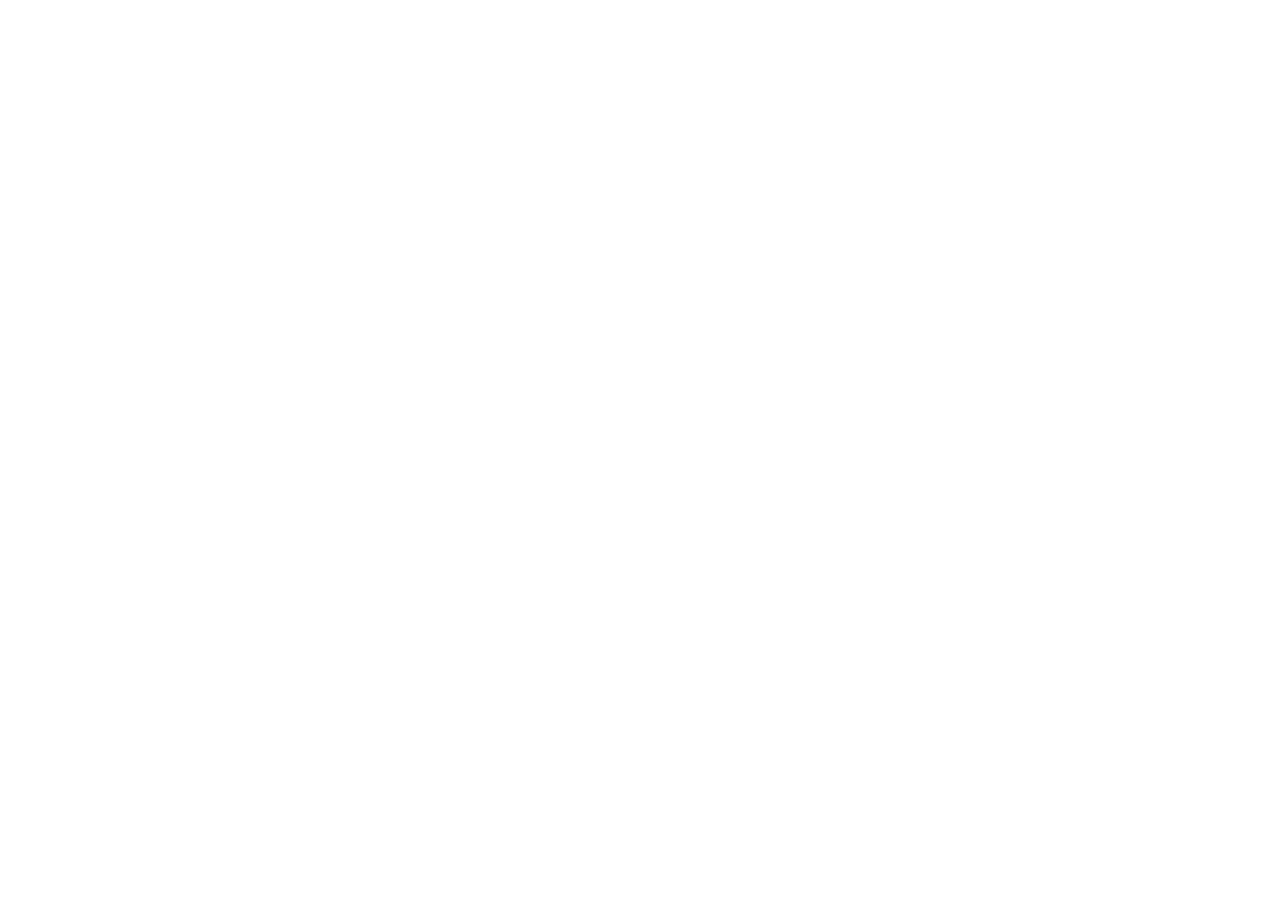
==== src/index.html @ f0c53362 "Initial commit" ====
<!doctype html>
<html lang="en">
<head>
    <meta charset="UTF-8">
    <meta name="viewport"
          content="width=device-width, user-scalable=no, initial-scale=1.0, maximum-scale=1.0, minimum-scale=1.0">
    <meta http-equiv="X-UA-Compatible" content="ie=edge">
    <title>Document</title>
</head>
<body>

</body>
</html>
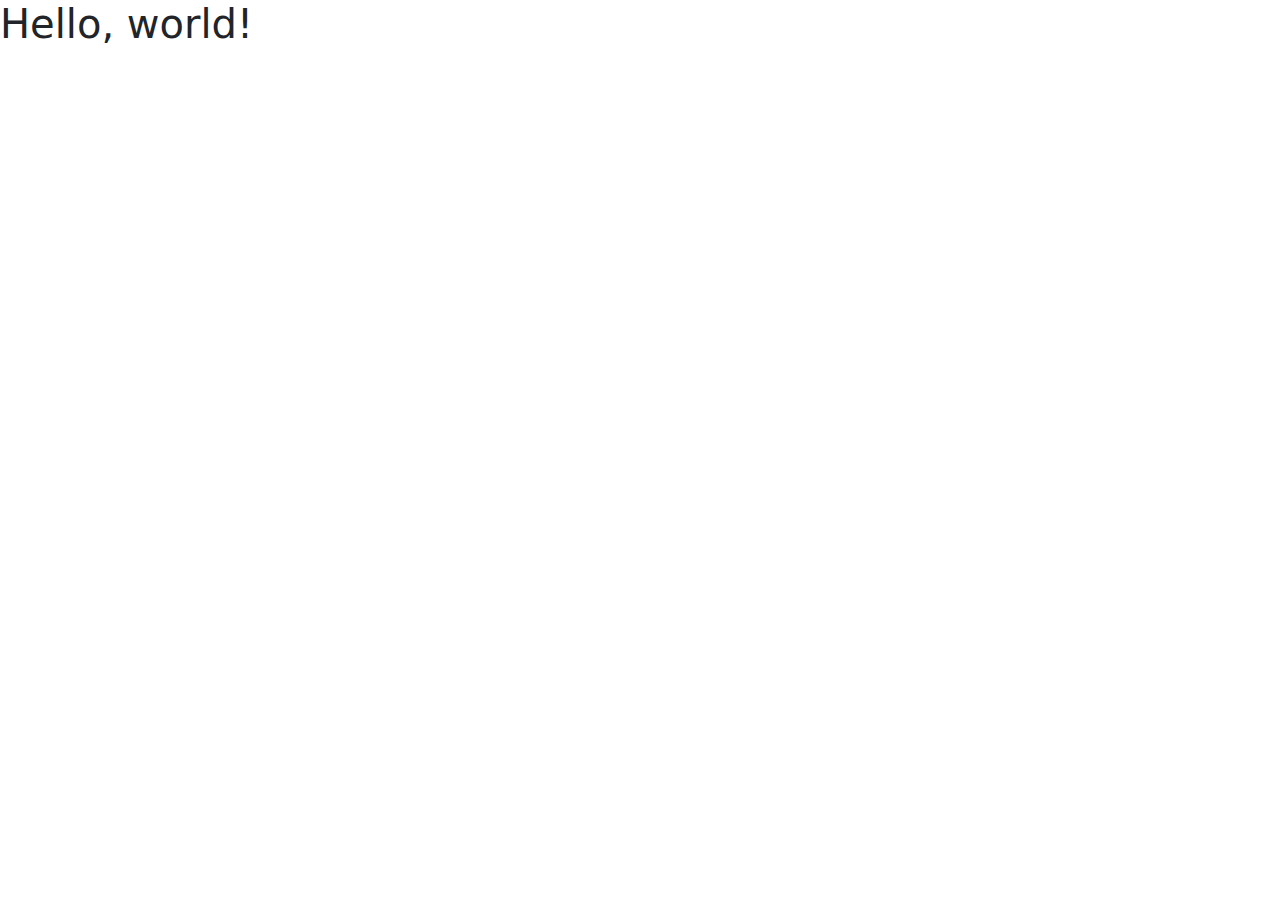
==== commit bb642fa6: "Linked Bootstrap" ====
--- a/src/index.html
+++ b/src/index.html
@@ -1,13 +1,13 @@
 <!doctype html>
 <html lang="en">
 <head>
-    <meta charset="UTF-8">
-    <meta name="viewport"
-          content="width=device-width, user-scalable=no, initial-scale=1.0, maximum-scale=1.0, minimum-scale=1.0">
-    <meta http-equiv="X-UA-Compatible" content="ie=edge">
-    <title>Document</title>
+    <meta charset="utf-8">
+    <meta name="viewport" content="width=device-width, initial-scale=1">
+    <title>Bootstrap demo</title>
+    <link href="https://cdn.jsdelivr.net/npm/bootstrap@5.3.3/dist/css/bootstrap.min.css" rel="stylesheet" integrity="sha384-QWTKZyjpPEjISv5WaRU9OFeRpok6YctnYmDr5pNlyT2bRjXh0JMhjY6hW+ALEwIH" crossorigin="anonymous">
 </head>
 <body>
-
+<h1>Hello, world!</h1>
+<script src="https://cdn.jsdelivr.net/npm/bootstrap@5.3.3/dist/js/bootstrap.bundle.min.js" integrity="sha384-YvpcrYf0tY3lHB60NNkmXc5s9fDVZLESaAA55NDzOxhy9GkcIdslK1eN7N6jIeHz" crossorigin="anonymous"></script>
 </body>
 </html>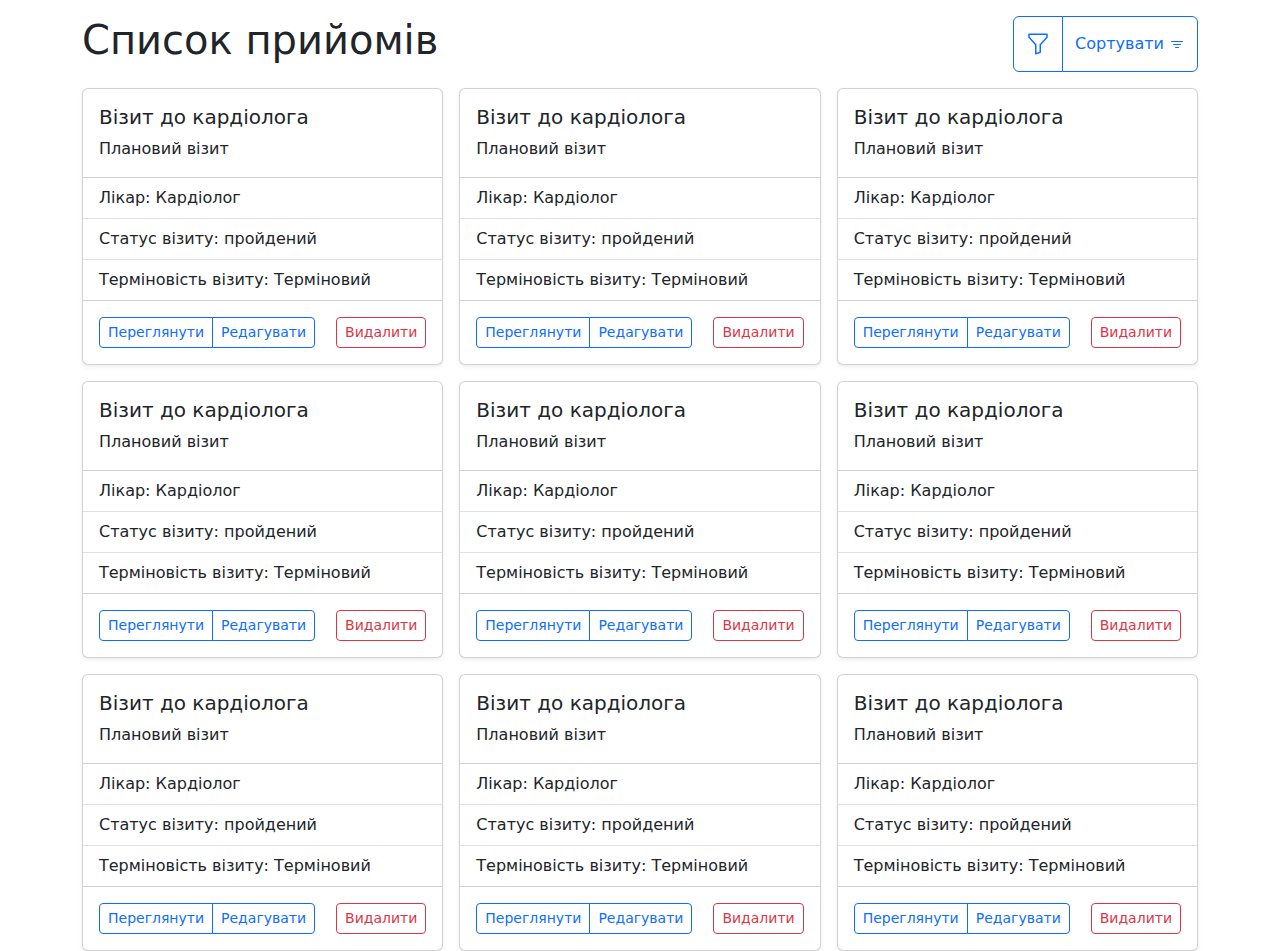
==== commit ea7000fb: "Cards area added" ====
--- a/src/index.html
+++ b/src/index.html
@@ -4,10 +4,242 @@
     <meta charset="utf-8">
     <meta name="viewport" content="width=device-width, initial-scale=1">
     <title>Bootstrap demo</title>
-    <link href="https://cdn.jsdelivr.net/npm/bootstrap@5.3.3/dist/css/bootstrap.min.css" rel="stylesheet" integrity="sha384-QWTKZyjpPEjISv5WaRU9OFeRpok6YctnYmDr5pNlyT2bRjXh0JMhjY6hW+ALEwIH" crossorigin="anonymous">
+    <link href="https://cdn.jsdelivr.net/npm/bootstrap@5.3.3/dist/css/bootstrap.min.css" rel="stylesheet"
+          integrity="sha384-QWTKZyjpPEjISv5WaRU9OFeRpok6YctnYmDr5pNlyT2bRjXh0JMhjY6hW+ALEwIH" crossorigin="anonymous">
+    <link rel="stylesheet" href="css/style.css">
 </head>
 <body>
-<h1>Hello, world!</h1>
-<script src="https://cdn.jsdelivr.net/npm/bootstrap@5.3.3/dist/js/bootstrap.bundle.min.js" integrity="sha384-YvpcrYf0tY3lHB60NNkmXc5s9fDVZLESaAA55NDzOxhy9GkcIdslK1eN7N6jIeHz" crossorigin="anonymous"></script>
+<main>
+    <div class="container">
+
+        <div class="d-flex justify-content-between my-3">
+            <h1>Список прийомів</h1>
+            <div class="d-flex btn-group">
+                <div class="btn-group">
+                    <button type="button" class="btn btn-outline-primary">
+                        <svg xmlns="http://www.w3.org/2000/svg" width="24" height="24" fill="currentColor"
+                             class="bi bi-funnel" viewBox="0 0 16 16">
+                            <path d="M1.5 1.5A.5.5 0 0 1 2 1h12a.5.5 0 0 1 .5.5v2a.5.5 0 0 1-.128.334L10 8.692V13.5a.5.5 0 0 1-.342.474l-3 1A.5.5 0 0 1 6 14.5V8.692L1.628 3.834A.5.5 0 0 1 1.5 3.5zm1 .5v1.308l4.372 4.858A.5.5 0 0 1 7 8.5v5.306l2-.666V8.5a.5.5 0 0 1 .128-.334L13.5 3.308V2z"></path>
+                        </svg>
+                    </button>
+
+                    <button type="button" class="btn btn-outline-primary">
+                        Сортувати
+                        <svg xmlns="http://www.w3.org/2000/svg" width="16" height="16" fill="currentColor"
+                             class="bi bi-filter" viewBox="0 0 16 16">
+                            <path d="M6 10.5a.5.5 0 0 1 .5-.5h3a.5.5 0 0 1 0 1h-3a.5.5 0 0 1-.5-.5m-2-3a.5.5 0 0 1 .5-.5h7a.5.5 0 0 1 0 1h-7a.5.5 0 0 1-.5-.5m-2-3a.5.5 0 0 1 .5-.5h11a.5.5 0 0 1 0 1h-11a.5.5 0 0 1-.5-.5"/>
+                        </svg>
+                    </button>
+                </div>
+            </div>
+        </div>
+        <div class="row row-cols-1 row-cols-sm-2 row-cols-md-3 g-3">
+            <div class="col">
+                <div class="card shadow-sm">
+                    <div class="card-body">
+                        <h5 class="card-title">Візит до кардіолога</h5>
+                        <p class="card-text">Плановий візит</p>
+                    </div>
+                    <ul class="list-group list-group-flush">
+                        <li class="list-group-item">Лікар: Кардіолог</li>
+                        <li class="list-group-item">Статус візиту: пройдений</li>
+                        <li class="list-group-item">Терміновість візиту: Терміновий</li>
+                    </ul>
+                    <div class="card-body">
+                        <div class="d-flex justify-content-between align-items-center">
+                            <div class="btn-group">
+                                <button type="button" class="btn btn-sm btn-outline-primary">Переглянути</button>
+                                <button type="button" class="btn btn-sm btn-outline-primary">Редагувати</button>
+                            </div>
+                            <button type="button" class="btn btn-sm btn-outline-danger">Видалити</button>
+                        </div>
+                    </div>
+                </div>
+            </div>
+            <div class="col">
+                <div class="card shadow-sm">
+                    <div class="card-body">
+                        <h5 class="card-title">Візит до кардіолога</h5>
+                        <p class="card-text">Плановий візит</p>
+                    </div>
+                    <ul class="list-group list-group-flush">
+                        <li class="list-group-item">Лікар: Кардіолог</li>
+                        <li class="list-group-item">Статус візиту: пройдений</li>
+                        <li class="list-group-item">Терміновість візиту: Терміновий</li>
+                    </ul>
+                    <div class="card-body">
+                        <div class="d-flex justify-content-between align-items-center">
+                            <div class="btn-group">
+                                <button type="button" class="btn btn-sm btn-outline-primary">Переглянути</button>
+                                <button type="button" class="btn btn-sm btn-outline-primary">Редагувати</button>
+                            </div>
+                            <button type="button" class="btn btn-sm btn-outline-danger">Видалити</button>
+                        </div>
+                    </div>
+                </div>
+            </div>
+            <div class="col">
+                <div class="card shadow-sm">
+                    <div class="card-body">
+                        <h5 class="card-title">Візит до кардіолога</h5>
+                        <p class="card-text">Плановий візит</p>
+                    </div>
+                    <ul class="list-group list-group-flush">
+                        <li class="list-group-item">Лікар: Кардіолог</li>
+                        <li class="list-group-item">Статус візиту: пройдений</li>
+                        <li class="list-group-item">Терміновість візиту: Терміновий</li>
+                    </ul>
+                    <div class="card-body">
+                        <div class="d-flex justify-content-between align-items-center">
+                            <div class="btn-group">
+                                <button type="button" class="btn btn-sm btn-outline-primary">Переглянути</button>
+                                <button type="button" class="btn btn-sm btn-outline-primary">Редагувати</button>
+                            </div>
+                            <button type="button" class="btn btn-sm btn-outline-danger">Видалити</button>
+                        </div>
+                    </div>
+                </div>
+            </div>
+            <div class="col">
+                <div class="card shadow-sm">
+                    <div class="card-body">
+                        <h5 class="card-title">Візит до кардіолога</h5>
+                        <p class="card-text">Плановий візит</p>
+                    </div>
+                    <ul class="list-group list-group-flush">
+                        <li class="list-group-item">Лікар: Кардіолог</li>
+                        <li class="list-group-item">Статус візиту: пройдений</li>
+                        <li class="list-group-item">Терміновість візиту: Терміновий</li>
+                    </ul>
+                    <div class="card-body">
+                        <div class="d-flex justify-content-between align-items-center">
+                            <div class="btn-group">
+                                <button type="button" class="btn btn-sm btn-outline-primary">Переглянути</button>
+                                <button type="button" class="btn btn-sm btn-outline-primary">Редагувати</button>
+                            </div>
+                            <button type="button" class="btn btn-sm btn-outline-danger">Видалити</button>
+                        </div>
+                    </div>
+                </div>
+            </div>
+            <div class="col">
+                <div class="card shadow-sm">
+                    <div class="card-body">
+                        <h5 class="card-title">Візит до кардіолога</h5>
+                        <p class="card-text">Плановий візит</p>
+                    </div>
+                    <ul class="list-group list-group-flush">
+                        <li class="list-group-item">Лікар: Кардіолог</li>
+                        <li class="list-group-item">Статус візиту: пройдений</li>
+                        <li class="list-group-item">Терміновість візиту: Терміновий</li>
+                    </ul>
+                    <div class="card-body">
+                        <div class="d-flex justify-content-between align-items-center">
+                            <div class="btn-group">
+                                <button type="button" class="btn btn-sm btn-outline-primary">Переглянути</button>
+                                <button type="button" class="btn btn-sm btn-outline-primary">Редагувати</button>
+                            </div>
+                            <button type="button" class="btn btn-sm btn-outline-danger">Видалити</button>
+                        </div>
+                    </div>
+                </div>
+            </div>
+            <div class="col">
+                <div class="card shadow-sm">
+                    <div class="card-body">
+                        <h5 class="card-title">Візит до кардіолога</h5>
+                        <p class="card-text">Плановий візит</p>
+                    </div>
+                    <ul class="list-group list-group-flush">
+                        <li class="list-group-item">Лікар: Кардіолог</li>
+                        <li class="list-group-item">Статус візиту: пройдений</li>
+                        <li class="list-group-item">Терміновість візиту: Терміновий</li>
+                    </ul>
+                    <div class="card-body">
+                        <div class="d-flex justify-content-between align-items-center">
+                            <div class="btn-group">
+                                <button type="button" class="btn btn-sm btn-outline-primary">Переглянути</button>
+                                <button type="button" class="btn btn-sm btn-outline-primary">Редагувати</button>
+                            </div>
+                            <button type="button" class="btn btn-sm btn-outline-danger">Видалити</button>
+                        </div>
+                    </div>
+                </div>
+            </div>
+            <div class="col">
+                <div class="card shadow-sm">
+                    <div class="card-body">
+                        <h5 class="card-title">Візит до кардіолога</h5>
+                        <p class="card-text">Плановий візит</p>
+                    </div>
+                    <ul class="list-group list-group-flush">
+                        <li class="list-group-item">Лікар: Кардіолог</li>
+                        <li class="list-group-item">Статус візиту: пройдений</li>
+                        <li class="list-group-item">Терміновість візиту: Терміновий</li>
+                    </ul>
+                    <div class="card-body">
+                        <div class="d-flex justify-content-between align-items-center">
+                            <div class="btn-group">
+                                <button type="button" class="btn btn-sm btn-outline-primary">Переглянути</button>
+                                <button type="button" class="btn btn-sm btn-outline-primary">Редагувати</button>
+                            </div>
+                            <button type="button" class="btn btn-sm btn-outline-danger">Видалити</button>
+                        </div>
+                    </div>
+                </div>
+            </div>
+            <div class="col">
+                <div class="card shadow-sm">
+                    <div class="card-body">
+                        <h5 class="card-title">Візит до кардіолога</h5>
+                        <p class="card-text">Плановий візит</p>
+                    </div>
+                    <ul class="list-group list-group-flush">
+                        <li class="list-group-item">Лікар: Кардіолог</li>
+                        <li class="list-group-item">Статус візиту: пройдений</li>
+                        <li class="list-group-item">Терміновість візиту: Терміновий</li>
+                    </ul>
+                    <div class="card-body">
+                        <div class="d-flex justify-content-between align-items-center">
+                            <div class="btn-group">
+                                <button type="button" class="btn btn-sm btn-outline-primary">Переглянути</button>
+                                <button type="button" class="btn btn-sm btn-outline-primary">Редагувати</button>
+                            </div>
+                            <button type="button" class="btn btn-sm btn-outline-danger">Видалити</button>
+                        </div>
+                    </div>
+                </div>
+            </div>
+            <div class="col">
+                <div class="card shadow-sm">
+                    <div class="card-body">
+                        <h5 class="card-title">Візит до кардіолога</h5>
+                        <p class="card-text">Плановий візит</p>
+                    </div>
+                    <ul class="list-group list-group-flush">
+                        <li class="list-group-item">Лікар: Кардіолог</li>
+                        <li class="list-group-item">Статус візиту: пройдений</li>
+                        <li class="list-group-item">Терміновість візиту: Терміновий</li>
+                    </ul>
+                    <div class="card-body">
+                        <div class="d-flex justify-content-between align-items-center">
+                            <div class="btn-group">
+                                <button type="button" class="btn btn-sm btn-outline-primary">Переглянути</button>
+                                <button type="button" class="btn btn-sm btn-outline-primary">Редагувати</button>
+                            </div>
+                            <button type="button" class="btn btn-sm btn-outline-danger">Видалити</button>
+                        </div>
+                    </div>
+                </div>
+            </div>
+        </div>
+    </div>
+</main>
+<script src="https://cdn.jsdelivr.net/npm/@popperjs/core@2.11.8/dist/umd/popper.min.js"
+        integrity="sha384-I7E8VVD/ismYTF4hNIPjVp/Zjvgyol6VFvRkX/vR+Vc4jQkC+hVqc2pM8ODewa9r"
+        crossorigin="anonymous"></script>
+<script src="https://cdn.jsdelivr.net/npm/bootstrap@5.3.3/dist/js/bootstrap.min.js"
+        integrity="sha384-0pUGZvbkm6XF6gxjEnlmuGrJXVbNuzT9qBBavbLwCsOGabYfZo0T0to5eqruptLy"
+        crossorigin="anonymous"></script>
 </body>
 </html>--- a/src/css/style.css
+++ b/src/css/style.css
@@ -0,0 +1,5 @@
+.delete-visit{
+    min-height: 16px;
+    min-width: 16px;
+    background-image: url();
+}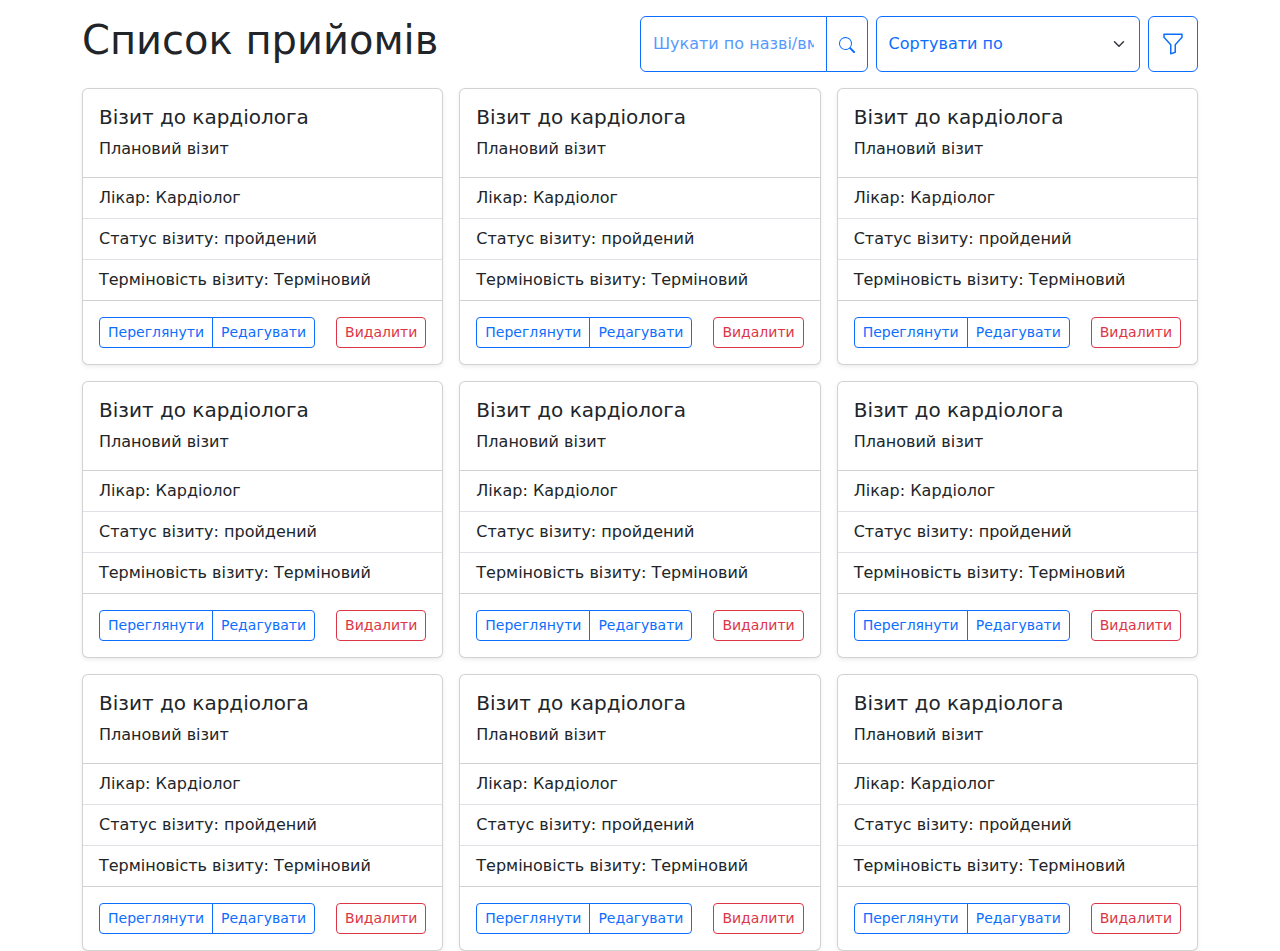
==== commit 0d4051f1: "Filter modal done" ====
--- a/src/index.html
+++ b/src/index.html
@@ -11,26 +11,34 @@
 <body>
 <main>
     <div class="container">
-
         <div class="d-flex justify-content-between my-3">
             <h1>Список прийомів</h1>
-            <div class="d-flex btn-group">
-                <div class="btn-group">
-                    <button type="button" class="btn btn-outline-primary">
-                        <svg xmlns="http://www.w3.org/2000/svg" width="24" height="24" fill="currentColor"
-                             class="bi bi-funnel" viewBox="0 0 16 16">
-                            <path d="M1.5 1.5A.5.5 0 0 1 2 1h12a.5.5 0 0 1 .5.5v2a.5.5 0 0 1-.128.334L10 8.692V13.5a.5.5 0 0 1-.342.474l-3 1A.5.5 0 0 1 6 14.5V8.692L1.628 3.834A.5.5 0 0 1 1.5 3.5zm1 .5v1.308l4.372 4.858A.5.5 0 0 1 7 8.5v5.306l2-.666V8.5a.5.5 0 0 1 .128-.334L13.5 3.308V2z"></path>
+            <div class="d-flex w-50">
+                <div class="input-group">
+                    <input type="text" class="form-control input-outline" placeholder="Шукати по назві/вмісту" aria-label="Search bar"
+                           aria-describedby="searchbar">
+                    <button type="button" class="btn btn-outline-primary me-2" id="search-btn">
+                        <svg xmlns="http://www.w3.org/2000/svg" width="16" height="16" fill="currentColor"
+                             class="bi bi-search" viewBox="0 0 16 16">
+                            <path d="M11.742 10.344a6.5 6.5 0 1 0-1.397 1.398h-.001q.044.06.098.115l3.85 3.85a1 1 0 0 0 1.415-1.414l-3.85-3.85a1 1 0 0 0-.115-.1zM12 6.5a5.5 5.5 0 1 1-11 0 5.5 5.5 0 0 1 11 0"></path>
                         </svg>
                     </button>
+                </div>
 
-                    <button type="button" class="btn btn-outline-primary">
-                        Сортувати
-                        <svg xmlns="http://www.w3.org/2000/svg" width="16" height="16" fill="currentColor"
-                             class="bi bi-filter" viewBox="0 0 16 16">
-                            <path d="M6 10.5a.5.5 0 0 1 .5-.5h3a.5.5 0 0 1 0 1h-3a.5.5 0 0 1-.5-.5m-2-3a.5.5 0 0 1 .5-.5h7a.5.5 0 0 1 0 1h-7a.5.5 0 0 1-.5-.5m-2-3a.5.5 0 0 1 .5-.5h11a.5.5 0 0 1 0 1h-11a.5.5 0 0 1-.5-.5"/>
-                        </svg>
-                    </button>
-                </div>
+                <select class="form-select custom-select-outline" aria-label="Sort">
+                    <option selected>Сортувати по</option>
+                    <option value="urgencyHigh">Спочатку термінові</option>
+                    <option value="urgencyLow">Спочатку нетермінові</option>
+                    <option value="visitOpen">Спочатку не відвідані</option>
+                    <option value="visitDone">Спочатку відвідані</option>
+                </select>
+
+                <button type="button" class="btn btn-outline-primary ms-2" data-bs-toggle="modal" data-bs-target="#filter-modal">
+                    <svg xmlns="http://www.w3.org/2000/svg" width="24" height="24" fill="currentColor"
+                         class="bi bi-funnel" viewBox="0 0 16 16">
+                        <path d="M1.5 1.5A.5.5 0 0 1 2 1h12a.5.5 0 0 1 .5.5v2a.5.5 0 0 1-.128.334L10 8.692V13.5a.5.5 0 0 1-.342.474l-3 1A.5.5 0 0 1 6 14.5V8.692L1.628 3.834A.5.5 0 0 1 1.5 3.5zm1 .5v1.308l4.372 4.858A.5.5 0 0 1 7 8.5v5.306l2-.666V8.5a.5.5 0 0 1 .128-.334L13.5 3.308V2z"></path>
+                    </svg>
+                </button>
             </div>
         </div>
         <div class="row row-cols-1 row-cols-sm-2 row-cols-md-3 g-3">
@@ -235,6 +243,35 @@
         </div>
     </div>
 </main>
+
+<div class="modal fade" id="filter-modal" tabindex="-1" aria-labelledby="exampleModalLabel" aria-hidden="true">
+    <div class="modal-dialog">
+        <div class="modal-content">
+            <div class="modal-header">
+                <h1 class="modal-title fs-5" id="exampleModalLabel">Оберіть параметри фільтрування:</h1>
+                <button type="button" class="btn-close" data-bs-dismiss="modal" aria-label="Close"></button>
+            </div>
+            <div class="modal-body">
+                <form>
+                    <label for="filterStatusSelect" class="form-label">Статус</label>
+                    <select class="form-select mb-3" id="filterStatusSelect" aria-label="Filter status select">
+                        <option value="open">Візит не пройдено</option>
+                        <option value="done">Візит пройдено</option>
+                    </select>
+                    <label for="filterUrgencySelect" class="form-label">Терміновість візиту</label>
+                    <select class="form-select mb-3" id="filterUrgencySelect" aria-label="Filter urgency select">
+                        <option value="high">Терміново</option>
+                        <option value="normal">Середня терміновість</option>
+                        <option value="low">Дуже терміново</option>
+                    </select>
+                </form>
+            </div>
+            <div class="modal-footer">
+                <button type="button" id="filter-btn" class="btn btn-primary">Відфільтрувати</button>
+            </div>
+        </div>
+    </div>
+</div>
 <script src="https://cdn.jsdelivr.net/npm/@popperjs/core@2.11.8/dist/umd/popper.min.js"
         integrity="sha384-I7E8VVD/ismYTF4hNIPjVp/Zjvgyol6VFvRkX/vR+Vc4jQkC+hVqc2pM8ODewa9r"
         crossorigin="anonymous"></script>
--- a/src/css/style.css
+++ b/src/css/style.css
@@ -1,5 +1,30 @@
-.delete-visit{
-    min-height: 16px;
-    min-width: 16px;
-    background-image: url();
-}+.custom-select-outline {
+    border: 1px solid #0d6efd;
+    background-color: transparent;
+    color: #0d6efd;
+}
+
+.custom-select-outline:focus {
+    border-color: #0d6efd;
+    box-shadow: 0 0 0 0.25rem rgba(13, 110, 253, 0.25);
+}
+
+.custom-select-outline option {
+    color: #000;
+}
+
+.input-outline {
+    border: 1px solid #0d6efd;
+    background-color: transparent;
+    color: #0d6efd;
+}
+
+.input-outline:focus {
+    border-color: #0d6efd;
+    box-shadow: 0 0 0 0.25rem rgba(13, 110, 253, 0.25);
+}
+
+.input-outline::placeholder {
+    color: #0d6efd;
+    opacity: 0.7;
+}
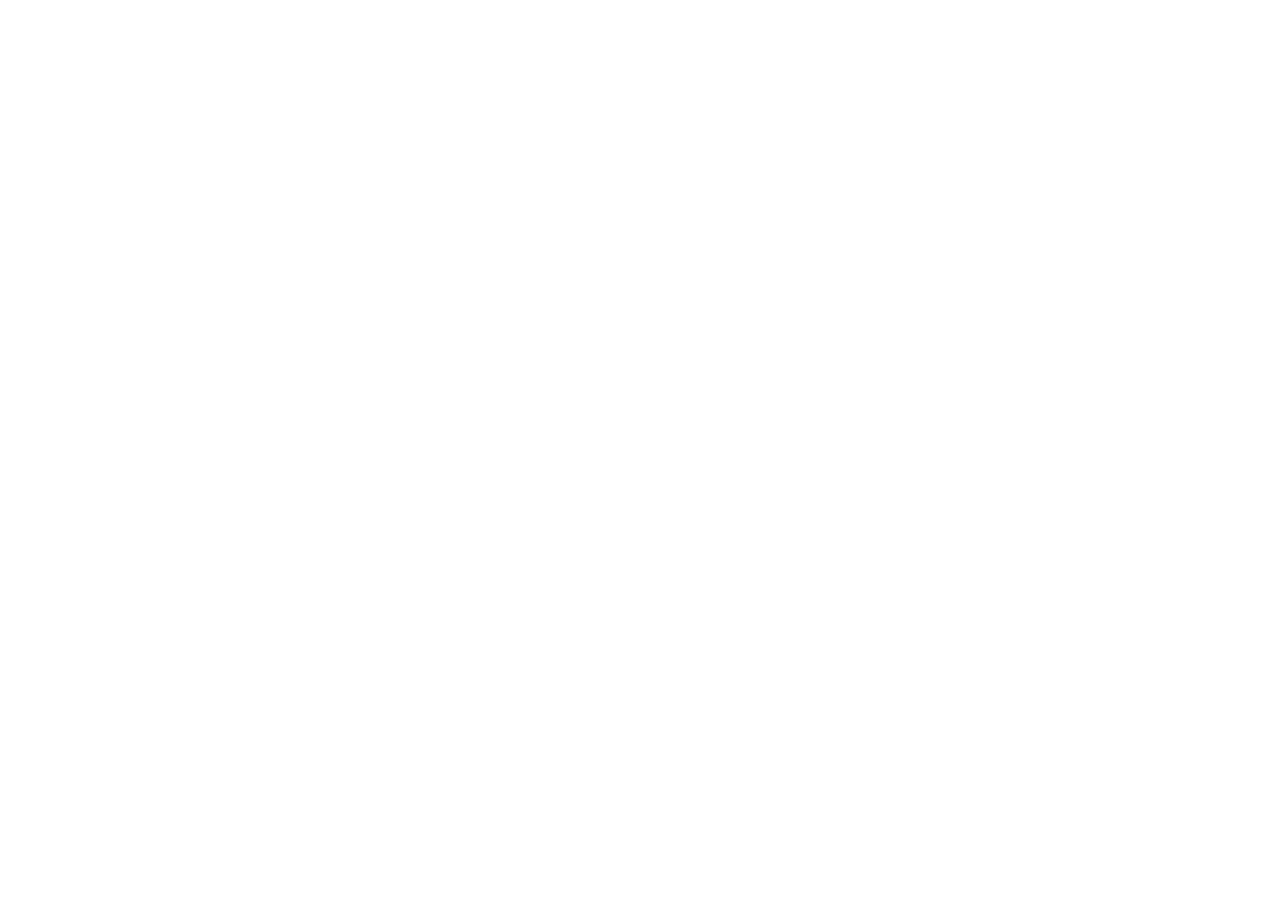
==== commit d177f7eb: "AJAX +  modal" ====
--- a/src/index.html
+++ b/src/index.html
@@ -4,279 +4,87 @@
     <meta charset="utf-8">
     <meta name="viewport" content="width=device-width, initial-scale=1">
     <title>Bootstrap demo</title>
-    <link href="https://cdn.jsdelivr.net/npm/bootstrap@5.3.3/dist/css/bootstrap.min.css" rel="stylesheet"
-          integrity="sha384-QWTKZyjpPEjISv5WaRU9OFeRpok6YctnYmDr5pNlyT2bRjXh0JMhjY6hW+ALEwIH" crossorigin="anonymous">
-    <link rel="stylesheet" href="css/style.css">
+    <link href="https://cdn.jsdelivr.net/npm/bootstrap@5.3.3/dist/css/bootstrap.min.css" rel="stylesheet" integrity="sha384-QWTKZyjpPEjISv5WaRU9OFeRpok6YctnYmDr5pNlyT2bRjXh0JMhjY6hW+ALEwIH" crossorigin="anonymous">
+    <link rel="stylesheet" href="./css/style.css">
+    <style>
+        .modal {
+            display: none;
+            position: fixed;
+            z-index: 1;
+            left: 0;
+            top: 0;
+            width: 100%;
+            height: 100%;
+            background-color: rgba(0, 0, 0, 0.4);
+        }
+
+        .modal-content {
+            background-color: #fff;
+            margin: 15% auto;
+            padding: 20px;
+            border: 1px solid #888;
+            width: 80%;
+            max-width: 500px;
+        }
+
+        .close {
+            color: #aaa;
+            float: right;
+            font-size: 28px;
+            font-weight: bold;
+        }
+
+        .close:hover,
+        .close:focus {
+            color: black;
+            text-decoration: none;
+            cursor: pointer;
+        }
+
+    </style>
 </head>
 <body>
-<main>
-    <div class="container">
-        <div class="d-flex justify-content-between my-3">
-            <h1>Список прийомів</h1>
-            <div class="d-flex w-50">
-                <div class="input-group">
-                    <input type="text" class="form-control input-outline" placeholder="Шукати по назві/вмісту" aria-label="Search bar"
-                           aria-describedby="searchbar">
-                    <button type="button" class="btn btn-outline-primary me-2" id="search-btn">
-                        <svg xmlns="http://www.w3.org/2000/svg" width="16" height="16" fill="currentColor"
-                             class="bi bi-search" viewBox="0 0 16 16">
-                            <path d="M11.742 10.344a6.5 6.5 0 1 0-1.397 1.398h-.001q.044.06.098.115l3.85 3.85a1 1 0 0 0 1.415-1.414l-3.85-3.85a1 1 0 0 0-.115-.1zM12 6.5a5.5 5.5 0 1 1-11 0 5.5 5.5 0 0 1 11 0"></path>
-                        </svg>
-                    </button>
-                </div>
-
-                <select class="form-select custom-select-outline" aria-label="Sort">
-                    <option selected>Сортувати по</option>
-                    <option value="urgencyHigh">Спочатку термінові</option>
-                    <option value="urgencyLow">Спочатку нетермінові</option>
-                    <option value="visitOpen">Спочатку не відвідані</option>
-                    <option value="visitDone">Спочатку відвідані</option>
-                </select>
-
-                <button type="button" class="btn btn-outline-primary ms-2" data-bs-toggle="modal" data-bs-target="#filter-modal">
-                    <svg xmlns="http://www.w3.org/2000/svg" width="24" height="24" fill="currentColor"
-                         class="bi bi-funnel" viewBox="0 0 16 16">
-                        <path d="M1.5 1.5A.5.5 0 0 1 2 1h12a.5.5 0 0 1 .5.5v2a.5.5 0 0 1-.128.334L10 8.692V13.5a.5.5 0 0 1-.342.474l-3 1A.5.5 0 0 1 6 14.5V8.692L1.628 3.834A.5.5 0 0 1 1.5 3.5zm1 .5v1.308l4.372 4.858A.5.5 0 0 1 7 8.5v5.306l2-.666V8.5a.5.5 0 0 1 .128-.334L13.5 3.308V2z"></path>
-                    </svg>
-                </button>
-            </div>
-        </div>
-        <div class="row row-cols-1 row-cols-sm-2 row-cols-md-3 g-3">
-            <div class="col">
-                <div class="card shadow-sm">
-                    <div class="card-body">
-                        <h5 class="card-title">Візит до кардіолога</h5>
-                        <p class="card-text">Плановий візит</p>
-                    </div>
-                    <ul class="list-group list-group-flush">
-                        <li class="list-group-item">Лікар: Кардіолог</li>
-                        <li class="list-group-item">Статус візиту: пройдений</li>
-                        <li class="list-group-item">Терміновість візиту: Терміновий</li>
-                    </ul>
-                    <div class="card-body">
-                        <div class="d-flex justify-content-between align-items-center">
-                            <div class="btn-group">
-                                <button type="button" class="btn btn-sm btn-outline-primary">Переглянути</button>
-                                <button type="button" class="btn btn-sm btn-outline-primary">Редагувати</button>
-                            </div>
-                            <button type="button" class="btn btn-sm btn-outline-danger">Видалити</button>
-                        </div>
-                    </div>
-                </div>
-            </div>
-            <div class="col">
-                <div class="card shadow-sm">
-                    <div class="card-body">
-                        <h5 class="card-title">Візит до кардіолога</h5>
-                        <p class="card-text">Плановий візит</p>
-                    </div>
-                    <ul class="list-group list-group-flush">
-                        <li class="list-group-item">Лікар: Кардіолог</li>
-                        <li class="list-group-item">Статус візиту: пройдений</li>
-                        <li class="list-group-item">Терміновість візиту: Терміновий</li>
-                    </ul>
-                    <div class="card-body">
-                        <div class="d-flex justify-content-between align-items-center">
-                            <div class="btn-group">
-                                <button type="button" class="btn btn-sm btn-outline-primary">Переглянути</button>
-                                <button type="button" class="btn btn-sm btn-outline-primary">Редагувати</button>
-                            </div>
-                            <button type="button" class="btn btn-sm btn-outline-danger">Видалити</button>
-                        </div>
-                    </div>
-                </div>
-            </div>
-            <div class="col">
-                <div class="card shadow-sm">
-                    <div class="card-body">
-                        <h5 class="card-title">Візит до кардіолога</h5>
-                        <p class="card-text">Плановий візит</p>
-                    </div>
-                    <ul class="list-group list-group-flush">
-                        <li class="list-group-item">Лікар: Кардіолог</li>
-                        <li class="list-group-item">Статус візиту: пройдений</li>
-                        <li class="list-group-item">Терміновість візиту: Терміновий</li>
-                    </ul>
-                    <div class="card-body">
-                        <div class="d-flex justify-content-between align-items-center">
-                            <div class="btn-group">
-                                <button type="button" class="btn btn-sm btn-outline-primary">Переглянути</button>
-                                <button type="button" class="btn btn-sm btn-outline-primary">Редагувати</button>
-                            </div>
-                            <button type="button" class="btn btn-sm btn-outline-danger">Видалити</button>
-                        </div>
-                    </div>
-                </div>
-            </div>
-            <div class="col">
-                <div class="card shadow-sm">
-                    <div class="card-body">
-                        <h5 class="card-title">Візит до кардіолога</h5>
-                        <p class="card-text">Плановий візит</p>
-                    </div>
-                    <ul class="list-group list-group-flush">
-                        <li class="list-group-item">Лікар: Кардіолог</li>
-                        <li class="list-group-item">Статус візиту: пройдений</li>
-                        <li class="list-group-item">Терміновість візиту: Терміновий</li>
-                    </ul>
-                    <div class="card-body">
-                        <div class="d-flex justify-content-between align-items-center">
-                            <div class="btn-group">
-                                <button type="button" class="btn btn-sm btn-outline-primary">Переглянути</button>
-                                <button type="button" class="btn btn-sm btn-outline-primary">Редагувати</button>
-                            </div>
-                            <button type="button" class="btn btn-sm btn-outline-danger">Видалити</button>
-                        </div>
-                    </div>
-                </div>
-            </div>
-            <div class="col">
-                <div class="card shadow-sm">
-                    <div class="card-body">
-                        <h5 class="card-title">Візит до кардіолога</h5>
-                        <p class="card-text">Плановий візит</p>
-                    </div>
-                    <ul class="list-group list-group-flush">
-                        <li class="list-group-item">Лікар: Кардіолог</li>
-                        <li class="list-group-item">Статус візиту: пройдений</li>
-                        <li class="list-group-item">Терміновість візиту: Терміновий</li>
-                    </ul>
-                    <div class="card-body">
-                        <div class="d-flex justify-content-between align-items-center">
-                            <div class="btn-group">
-                                <button type="button" class="btn btn-sm btn-outline-primary">Переглянути</button>
-                                <button type="button" class="btn btn-sm btn-outline-primary">Редагувати</button>
-                            </div>
-                            <button type="button" class="btn btn-sm btn-outline-danger">Видалити</button>
-                        </div>
-                    </div>
-                </div>
-            </div>
-            <div class="col">
-                <div class="card shadow-sm">
-                    <div class="card-body">
-                        <h5 class="card-title">Візит до кардіолога</h5>
-                        <p class="card-text">Плановий візит</p>
-                    </div>
-                    <ul class="list-group list-group-flush">
-                        <li class="list-group-item">Лікар: Кардіолог</li>
-                        <li class="list-group-item">Статус візиту: пройдений</li>
-                        <li class="list-group-item">Терміновість візиту: Терміновий</li>
-                    </ul>
-                    <div class="card-body">
-                        <div class="d-flex justify-content-between align-items-center">
-                            <div class="btn-group">
-                                <button type="button" class="btn btn-sm btn-outline-primary">Переглянути</button>
-                                <button type="button" class="btn btn-sm btn-outline-primary">Редагувати</button>
-                            </div>
-                            <button type="button" class="btn btn-sm btn-outline-danger">Видалити</button>
-                        </div>
-                    </div>
-                </div>
-            </div>
-            <div class="col">
-                <div class="card shadow-sm">
-                    <div class="card-body">
-                        <h5 class="card-title">Візит до кардіолога</h5>
-                        <p class="card-text">Плановий візит</p>
-                    </div>
-                    <ul class="list-group list-group-flush">
-                        <li class="list-group-item">Лікар: Кардіолог</li>
-                        <li class="list-group-item">Статус візиту: пройдений</li>
-                        <li class="list-group-item">Терміновість візиту: Терміновий</li>
-                    </ul>
-                    <div class="card-body">
-                        <div class="d-flex justify-content-between align-items-center">
-                            <div class="btn-group">
-                                <button type="button" class="btn btn-sm btn-outline-primary">Переглянути</button>
-                                <button type="button" class="btn btn-sm btn-outline-primary">Редагувати</button>
-                            </div>
-                            <button type="button" class="btn btn-sm btn-outline-danger">Видалити</button>
-                        </div>
-                    </div>
-                </div>
-            </div>
-            <div class="col">
-                <div class="card shadow-sm">
-                    <div class="card-body">
-                        <h5 class="card-title">Візит до кардіолога</h5>
-                        <p class="card-text">Плановий візит</p>
-                    </div>
-                    <ul class="list-group list-group-flush">
-                        <li class="list-group-item">Лікар: Кардіолог</li>
-                        <li class="list-group-item">Статус візиту: пройдений</li>
-                        <li class="list-group-item">Терміновість візиту: Терміновий</li>
-                    </ul>
-                    <div class="card-body">
-                        <div class="d-flex justify-content-between align-items-center">
-                            <div class="btn-group">
-                                <button type="button" class="btn btn-sm btn-outline-primary">Переглянути</button>
-                                <button type="button" class="btn btn-sm btn-outline-primary">Редагувати</button>
-                            </div>
-                            <button type="button" class="btn btn-sm btn-outline-danger">Видалити</button>
-                        </div>
-                    </div>
-                </div>
-            </div>
-            <div class="col">
-                <div class="card shadow-sm">
-                    <div class="card-body">
-                        <h5 class="card-title">Візит до кардіолога</h5>
-                        <p class="card-text">Плановий візит</p>
-                    </div>
-                    <ul class="list-group list-group-flush">
-                        <li class="list-group-item">Лікар: Кардіолог</li>
-                        <li class="list-group-item">Статус візиту: пройдений</li>
-                        <li class="list-group-item">Терміновість візиту: Терміновий</li>
-                    </ul>
-                    <div class="card-body">
-                        <div class="d-flex justify-content-between align-items-center">
-                            <div class="btn-group">
-                                <button type="button" class="btn btn-sm btn-outline-primary">Переглянути</button>
-                                <button type="button" class="btn btn-sm btn-outline-primary">Редагувати</button>
-                            </div>
-                            <button type="button" class="btn btn-sm btn-outline-danger">Видалити</button>
-                        </div>
-                    </div>
-                </div>
-            </div>
-        </div>
-    </div>
-</main>
-
-<div class="modal fade" id="filter-modal" tabindex="-1" aria-labelledby="exampleModalLabel" aria-hidden="true">
-    <div class="modal-dialog">
-        <div class="modal-content">
-            <div class="modal-header">
-                <h1 class="modal-title fs-5" id="exampleModalLabel">Оберіть параметри фільтрування:</h1>
-                <button type="button" class="btn-close" data-bs-dismiss="modal" aria-label="Close"></button>
-            </div>
-            <div class="modal-body">
-                <form>
-                    <label for="filterStatusSelect" class="form-label">Статус</label>
-                    <select class="form-select mb-3" id="filterStatusSelect" aria-label="Filter status select">
-                        <option value="open">Візит не пройдено</option>
-                        <option value="done">Візит пройдено</option>
-                    </select>
-                    <label for="filterUrgencySelect" class="form-label">Терміновість візиту</label>
-                    <select class="form-select mb-3" id="filterUrgencySelect" aria-label="Filter urgency select">
-                        <option value="high">Терміново</option>
-                        <option value="normal">Середня терміновість</option>
-                        <option value="low">Дуже терміново</option>
-                    </select>
-                </form>
-            </div>
-            <div class="modal-footer">
-                <button type="button" id="filter-btn" class="btn btn-primary">Відфільтрувати</button>
-            </div>
-        </div>
+<div id="showCardModal" class="modal">
+    <div class="modal-content">
+        <span class="close" data-modal="showCardModal">&times;</span>
+        <h3>Перегляд картки</h3>
+        <p><strong>Лікар:</strong> <span id="viewDoctor"></span></p>
+        <p><strong>Мета візиту:</strong> <span id="viewVisitPurpose"></span></p>
+        <p><strong>Тиск:</strong> <span id="viewBloodPressure"></span></p>
+        <p><strong>ІМТ:</strong> <span id="viewBMI"></span></p>
+        <p><strong>Історія хвороб:</strong> <span id="viewMedicalHistory"></span></p>
+        <p><strong>Терміновість:</strong> <span id="viewUrgency"></span></p>
+        <p><strong>Статус візиту:</strong> <span id="viewVisitStatus"></span></p>
     </div>
 </div>
-<script src="https://cdn.jsdelivr.net/npm/@popperjs/core@2.11.8/dist/umd/popper.min.js"
-        integrity="sha384-I7E8VVD/ismYTF4hNIPjVp/Zjvgyol6VFvRkX/vR+Vc4jQkC+hVqc2pM8ODewa9r"
-        crossorigin="anonymous"></script>
-<script src="https://cdn.jsdelivr.net/npm/bootstrap@5.3.3/dist/js/bootstrap.min.js"
-        integrity="sha384-0pUGZvbkm6XF6gxjEnlmuGrJXVbNuzT9qBBavbLwCsOGabYfZo0T0to5eqruptLy"
-        crossorigin="anonymous"></script>
+
+<div id="editCardModal" class="modal">
+    <div class="modal-content">
+        <span class="close" data-modal="editCardModal">&times;</span>
+        <h3>Редагування картки</h3>
+        <form id="editCardForm">
+            <label for="editDoctor">Лікар:</label>
+            <input type="text" id="editDoctor">
+            <label for="editVisitPurpose">Мета візиту:</label>
+            <input type="text" id="editVisitPurpose">
+            <label for="editBloodPressure">Тиск:</label>
+            <input type="text" id="editBloodPressure">
+            <label for="editBMI">ІМТ:</label>
+            <input type="text" id="editBMI">
+            <label for="editMedicalHistory">Історія хвороб:</label>
+            <input type="text" id="editMedicalHistory">
+            <label for="editUrgency">Терміновість:</label>
+            <input type="text" id="editUrgency">
+            <label for="editVisitStatus">Статус візиту:</label>
+            <input type="text" id="editVisitStatus">
+            <button type="submit">Зберегти</button>
+        </form>
+    </div>
+</div>
+
+<script src="https://cdn.jsdelivr.net/npm/@popperjs/core@2.11.8/dist/umd/popper.min.js" integrity="sha384-I7E8VVD/ismYTF4hNIPjVp/Zjvgyol6VFvRkX/vR+Vc4jQkC+hVqc2pM8ODewa9r" crossorigin="anonymous"></script>
+<script src="https://cdn.jsdelivr.net/npm/bootstrap@5.3.3/dist/js/bootstrap.min.js" integrity="sha384-0pUGZvbkm6XF6gxjEnlmuGrJXVbNuzT9qBBavbLwCsOGabYfZo0T0to5eqruptLy" crossorigin="anonymous"></script>
+<script src="./js/AJAX.js"></script>
+<script src="./js/app.js"></script>
 </body>
 </html>